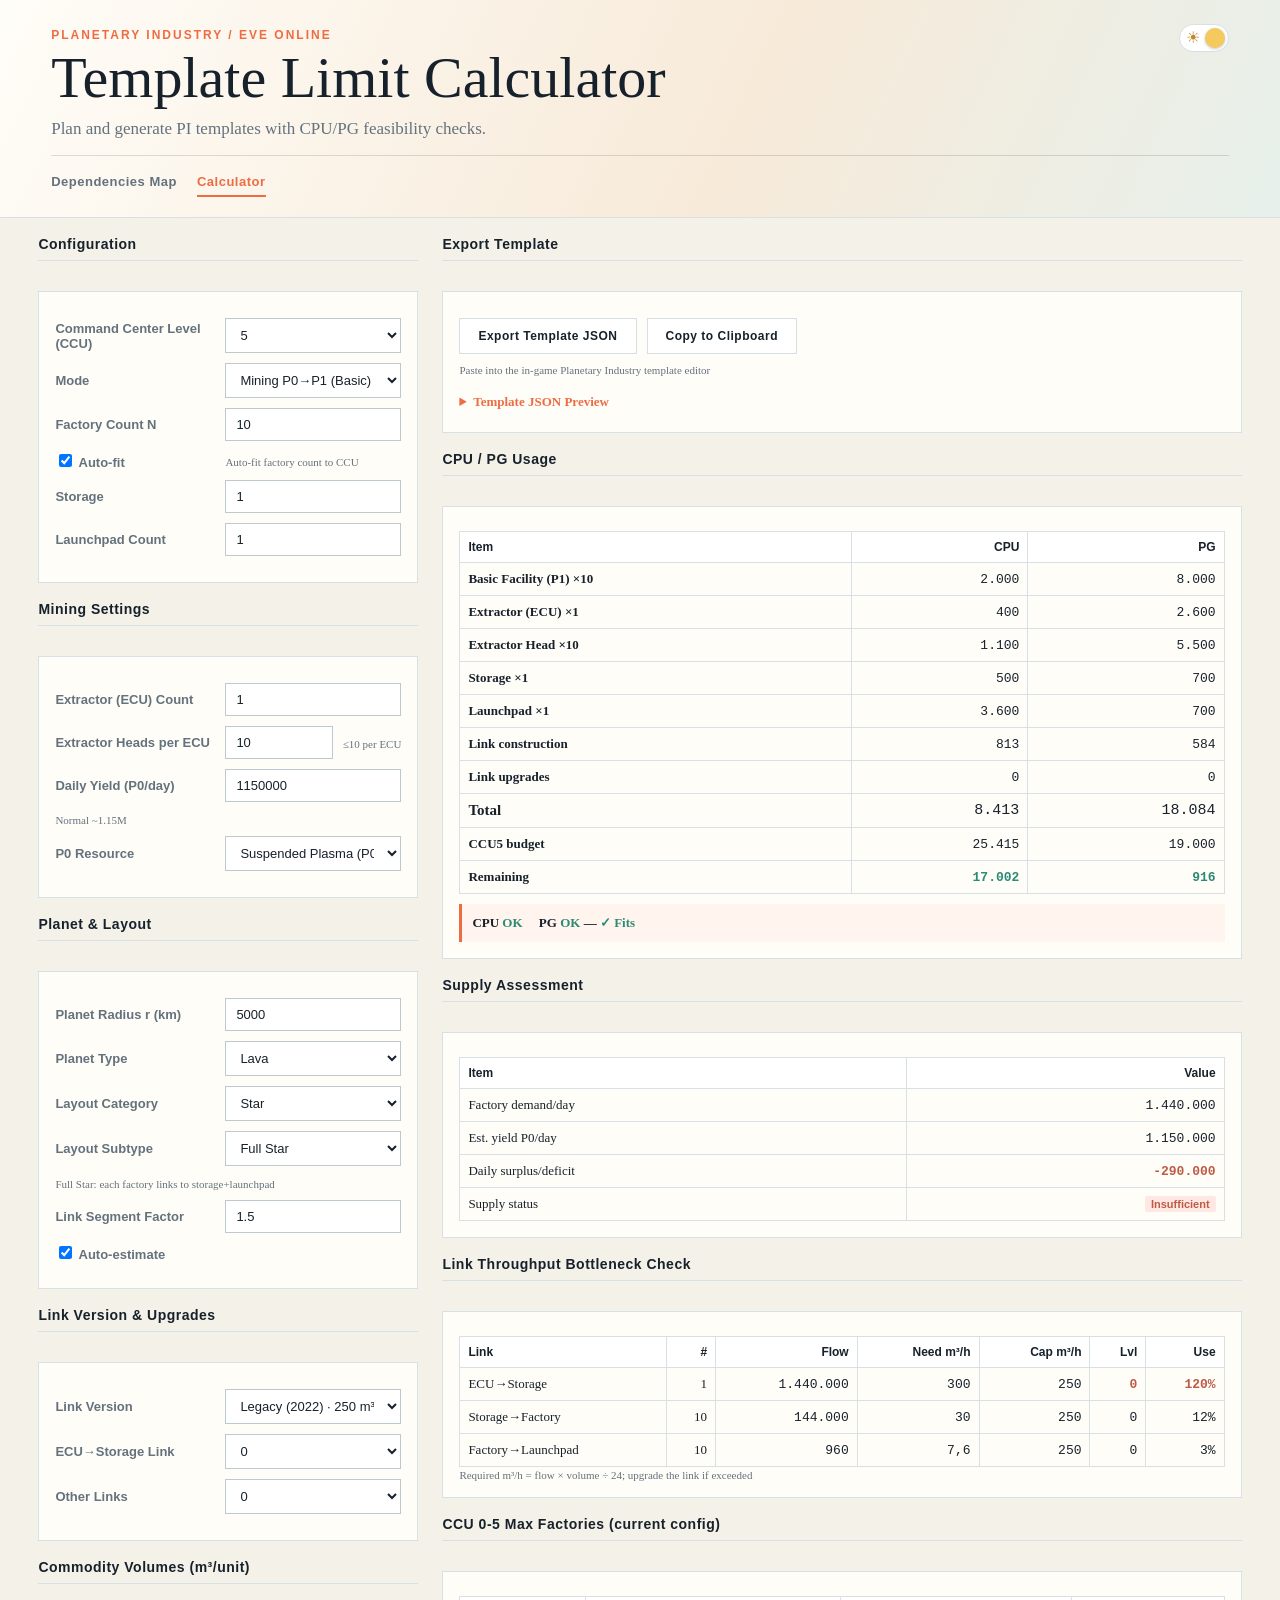
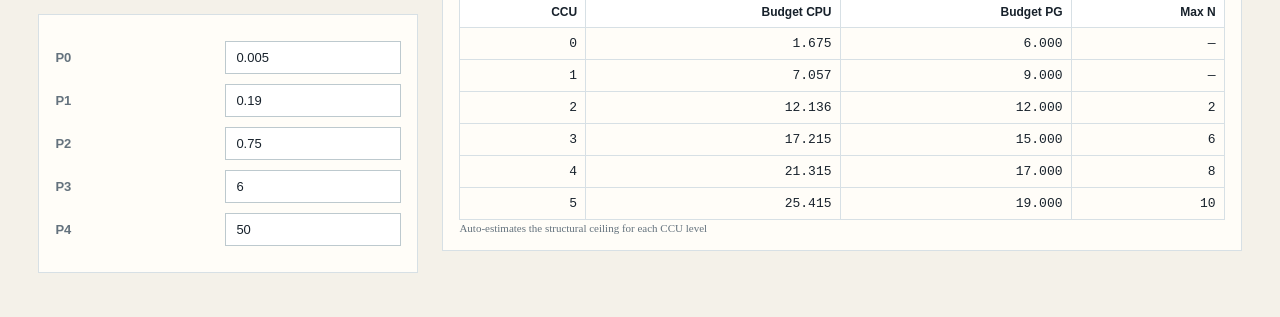
==== frontend/calculator.html @ ac5d6c27 "feat: integrate calculator into main frontend - Create frontend/calculator.html as new modular page " ====
<!doctype html>
<html lang="it">
<head>
  <meta charset="utf-8">
  <meta name="viewport" content="width=device-width, initial-scale=1">
  <title>EVE PI Calculator</title>
  <link rel="stylesheet" href="css/styles.css">
  <link rel="stylesheet" href="css/calculator.css">
</head>
<body>
  <header>
    <label class="theme-switch" for="themeToggle" title="Toggle dark mode" aria-label="Toggle dark mode">
      <input id="themeToggle" type="checkbox">
      <span class="theme-track" aria-hidden="true"></span>
    </label>
    <p class="eyebrow">Planetary Industry / EVE Online</p>
    <h1>Template Limit Calculator</h1>
    <p class="subtitle">Plan and generate PI templates with CPU/PG feasibility checks.</p>
    <nav class="navbar">
      <a href="index.html" class="nav-link">Dependencies Map</a>
      <a href="calculator.html" class="nav-link active">Calculator</a>
    </nav>
  </header>
  <main>
    <div class="calc-grid">
      <!-- ============ Config ============ -->
      <div class="calc-sidebar">
        <h2>Configuration</h2>
        <div class="panel">
          <div class="row">
            <label>Command Center Level (CCU)</label>
            <select id="ccu">
              <option value="0">0</option><option value="1">1</option><option value="2">2</option>
              <option value="3">3</option><option value="4">4</option><option value="5" selected>5</option>
            </select>
          </div>
          <div class="row">
            <label>Mode</label>
            <select id="mode">
              <option value="mining" selected>Mining P0→P1 (Basic)</option>
              <option value="factory">Factory (P1/P2/P3/P4)</option>
            </select>
          </div>
          <div class="row" id="tierRow">
            <label>Processing Tier</label>
            <select id="tier">
              <option value="P1P2" selected>P1→P2 (Advanced)</option>
              <option value="P2P3">P2→P3 (Advanced)</option>
              <option value="P3P4">P3→P4 (High-Tech)</option>
            </select>
          </div>
          <div class="row" id="prodRow" style="display:none;">
            <label>Target Product</label>
            <select id="factoryProd"></select>
          </div>
          <div class="row">
            <label>Factory Count N</label>
            <input type="number" id="nFact" value="8" min="0" max="40" step="1">
          </div>
          <div class="row">
            <label><input type="checkbox" id="nAuto" checked style="flex:0; width:auto; min-width:0;"> Auto-fit</label>
            <div class="hint">Auto-fit factory count to CCU</div>
          </div>
          <div class="row">
            <label>Storage</label>
            <input type="number" id="nStor" value="1" min="0" max="20" step="1">
          </div>
          <div class="row">
            <label>Launchpad Count</label>
            <input type="number" id="nLpad" value="1" min="1" max="10" step="1">
          </div>
        </div>

        <h2 id="miningHead">Mining Settings</h2>
        <div class="panel" id="miningPanel">
          <div class="row">
            <label>Extractor (ECU) Count</label>
            <input type="number" id="nEcu" value="1" min="1" max="6" step="1">
          </div>
          <div class="row">
            <label>Extractor Heads per ECU</label>
            <input type="number" id="nHead" value="10" min="0" max="10" step="1">
            <div class="hint">≤10 per ECU</div>
          </div>
          <div class="row">
            <label>Daily Yield (P0/day)</label>
            <input type="number" id="yield" value="1150000" min="0" step="10000">
            <div class="hint">Normal ~1.15M</div>
          </div>
          <div class="row">
            <label>P0 Resource</label>
            <select id="miningRes"></select>
          </div>
        </div>

        <h2>Planet &amp; Layout</h2>
        <div class="panel">
          <div class="row">
            <label>Planet Radius r (km)</label>
            <input type="number" id="radius" value="5000" min="2500" step="100">
          </div>
          <div class="row">
            <label>Planet Type</label>
            <select id="pln">
              <option value="11">Temperate</option>
              <option value="12">Ice</option>
              <option value="13">Gas</option>
              <option value="2014">Oceanic</option>
              <option value="2015" selected>Lava</option>
              <option value="2016">Barren</option>
              <option value="2017">Storm</option>
              <option value="2063">Plasma</option>
            </select>
          </div>
          <div class="row">
            <label>Layout Category</label>
            <select id="layout">
              <option value="star" selected>Star</option>
              <option value="chain">Chain</option>
            </select>
          </div>
          <div class="row">
            <label>Layout Subtype</label>
            <select id="layoutSub"></select>
            <div class="hint" id="layoutHint">Full Star: each factory links to storage+launchpad</div>
          </div>
          <div class="row">
            <label>Link Segment Factor</label>
            <input type="number" id="seg" value="1.5" min="0.5" step="0.1">
          </div>
          <div class="row">
            <label><input type="checkbox" id="segAuto" checked style="flex:0; width:auto; min-width:0;"> Auto-estimate</label>
          </div>
        </div>

        <h2>Link Version &amp; Upgrades</h2>
        <div class="panel">
          <div class="row">
            <label>Link Version</label>
            <select id="linkVer">
              <option value="old" selected>Legacy (2022) · 250 m³/h</option>
              <option value="new">New (2026) · 1,250 m³/h</option>
            </select>
          </div>
          <div class="row" id="mapRow">
            <label>Mapping Mode</label>
            <select id="mapMode">
              <option value="floor" selected>Floor</option>
              <option value="ceil">Ceil</option>
            </select>
          </div>
          <div class="row">
            <label>ECU→Storage Link</label>
            <select id="upgEcu"><option value="0" selected>0</option></select>
          </div>
          <div class="row" id="trunkRow">
            <label>Hub/Trunk Link</label>
            <select id="upgTrunk"><option value="0" selected>0</option></select>
          </div>
          <div class="row">
            <label>Other Links</label>
            <select id="upgOther"><option value="0" selected>0</option></select>
          </div>
        </div>

        <h2>Commodity Volumes (m³/unit)</h2>
        <div class="panel">
          <div class="row"><label>P0</label><input type="number" id="vP0" value="0.005" min="0.001" step="0.001"></div>
          <div class="row"><label>P1</label><input type="number" id="vP1" value="0.19" min="0.05" step="0.01"></div>
          <div class="row"><label>P2</label><input type="number" id="vP2" value="0.75" min="0.1" step="0.05"></div>
          <div class="row"><label>P3</label><input type="number" id="vP3" value="6" min="1" step="0.5"></div>
          <div class="row"><label>P4</label><input type="number" id="vP4" value="50" min="5" step="5"></div>
        </div>
      </div>

      <!-- ============ Results ============ -->
      <div class="calc-results">
        <h2>Export Template</h2>
        <div class="panel">
          <div class="row">
            <button id="btnExport" class="btn-primary">Export Template JSON</button>
            <button id="btnCopy" class="btn-secondary">Copy to Clipboard</button>
          </div>
          <div class="hint">Paste into the in-game Planetary Industry template editor</div>
          <details>
            <summary>Template JSON Preview</summary>
            <pre id="resExport"></pre>
          </details>
        </div>

        <h2>CPU / PG Usage</h2>
        <div class="panel">
          <table id="resSummary" class="summary"></table>
          <div id="resStatus"></div>
        </div>

        <h2 id="resSupplyHead">Supply Assessment</h2>
        <div class="panel" id="resSupply"></div>

        <h2 id="resFactoryHead">Factory Daily Throughput</h2>
        <div class="panel" id="resFactory"></div>

        <h2>Link Throughput Bottleneck Check</h2>
        <div class="panel">
          <table id="resLinks"></table>
          <div class="hint">Required m³/h = flow × volume ÷ 24; upgrade the link if exceeded</div>
        </div>

        <h2>CCU 0-5 Max Factories (current config)</h2>
        <div class="panel">
          <table id="resMaxN"></table>
          <div class="hint">Auto-estimates the structural ceiling for each CCU level</div>
        </div>
      </div>
    </div>
  </main>
  <script src="js/calculator.js"></script>
</body>
</html>
---- frontend/css/styles.css ----
:root {
  --ink: #17212b;
  --muted: #64727d;
  --line: #d7e0e5;
  --paper: #f4f1e9;
  --panel: #fffdf8;
  --p0: #60727d;
  --p1: #2d8a75;
  --p2: #c38a2d;
  --p3: #bd5b45;
  --p4: #6e4b87;
  --accent: #ef6c42;
  --control: #fff;
  --planet: #fff;
}

body:has(#themeToggle:checked) {
  --ink: #edf2f0;
  --muted: #d2e0df;
  --line: #35474d;
  --paper: #080e11;
  --panel: #121c20;
  --control: #1b292f;
  --planet: #1b292f;
  --accent: #f28a5c;
}

* { box-sizing: border-box; }
body { margin: 0; color: var(--ink); background: var(--paper); font-family: Georgia, 'Times New Roman', serif; }
header { position: relative; padding: 28px clamp(18px, 4vw, 58px) 20px; border-bottom: 1px solid var(--line); background: linear-gradient(115deg, #fffdf8 0%, #f7ead9 58%, #e7f0eb 100%); }
body:has(#themeToggle:checked) header { background: linear-gradient(115deg, #172329 0%, #29352d 58%, #332a27 100%); }
body:has(#themeToggle:checked) .canvas { background: rgba(8, 14, 17, .94); }
.eyebrow { margin: 0 0 8px; color: var(--accent); font: 700 12px/1.2 'Trebuchet MS', sans-serif; letter-spacing: 2px; text-transform: uppercase; }
h1 { margin: 0; font-size: clamp(30px, 5vw, 58px); line-height: .98; font-weight: 500; }
.eyebrow, header h1, header .subtitle { padding-right: 72px; }
.subtitle { max-width: 720px; margin: 12px 0 0; color: var(--muted); font-size: 17px; }
main { padding: 18px clamp(12px, 3vw, 42px) 44px; }
.toolbar { display: flex; flex-wrap: wrap; gap: 10px; align-items: center; margin-bottom: 14px; padding: 12px; background: var(--panel); border: 1px solid var(--line); }
input { min-width: 220px; flex: 1; padding: 10px 12px; border: 1px solid #bdc9ce; background: var(--control); color: var(--ink); font: 15px 'Trebuchet MS', sans-serif; }
.theme-switch { position: absolute; top: 24px; right: clamp(18px, 4vw, 58px); display: block; width: 50px; height: 28px; cursor: pointer; }
.theme-switch input { position: absolute; width: 1px; height: 1px; opacity: 0; }
.theme-track { position: relative; display: block; width: 50px; height: 28px; border: 1px solid var(--line); border-radius: 20px; background: #fff; transition: background .2s, border-color .2s; }
.theme-track::before { content: '\2600'; position: absolute; top: 4px; left: 6px; color: #c38a2d; font: 16px/18px 'Trebuchet MS', sans-serif; }
.theme-track::after { content: ''; position: absolute; top: 3px; left: 25px; width: 20px; height: 20px; border-radius: 50%; background: #f4c95d; box-shadow: 0 1px 3px rgba(23,33,43,.25); transition: transform .2s, background .2s; }
.theme-switch input:focus-visible + .theme-track { outline: 2px solid var(--accent); outline-offset: 3px; }
body:has(#themeToggle:checked) .theme-track { background: #172329; }
body:has(#themeToggle:checked) .theme-track::before { content: '\263E'; left: 29px; color: #dce8e8; }
body:has(#themeToggle:checked) .theme-track::after { transform: translateX(-20px); background: #dce8e8; }
.toolbar label { color: var(--muted); font: 700 12px 'Trebuchet MS', sans-serif; letter-spacing: .5px; }
.toolbar select { min-width: 220px; padding: 9px 30px 9px 12px; border: 1px solid #bdc9ce; border-radius: 0; background: var(--control); color: var(--ink); font: 700 12px 'Trebuchet MS', sans-serif; cursor: pointer; }
.toolbar select:hover, .toolbar select:focus { border-color: var(--accent); outline: none; background: #fff1e9; }
body:has(#themeToggle:checked) .toolbar select:hover, body:has(#themeToggle:checked) .toolbar select:focus { background: #3a302b; }
button { padding: 9px 13px; border: 1px solid var(--line); background: var(--control); color: var(--ink); cursor: pointer; font: 700 12px 'Trebuchet MS', sans-serif; letter-spacing: .5px; }
button:hover, button.active { border-color: var(--accent); background: #fff1e9; }
body:has(#themeToggle:checked) button:hover, body:has(#themeToggle:checked) button.active { background: #3a302b; }
.legend { display: flex; flex-wrap: wrap; gap: 7px; margin-left: auto; }
.legend span { padding: 5px 8px; color: #fff; font: 700 11px 'Trebuchet MS', sans-serif; }
.legend .p0 { background: var(--p0); } .legend .p1 { background: var(--p1); } .legend .p2 { background: var(--p2); } .legend .p3 { background: var(--p3); } .legend .p4 { background: var(--p4); }
.meta { min-height: 23px; margin: 0 2px 9px; color: var(--muted); font: 12px 'Trebuchet MS', sans-serif; }
.canvas { overflow: auto; border: 1px solid var(--line); background: rgba(255,253,248,.78); }
svg { display: block; min-width: 1410px; }
.tier-label { fill: var(--muted); font: 700 13px 'Trebuchet MS', sans-serif; letter-spacing: 1px; text-transform: uppercase; }
body:has(#themeToggle:checked) .tier-label { fill: #f3faf8; }
.edge { fill: none; stroke: #aebbc0; stroke-width: 1.2; opacity: .62; transition: opacity .2s, stroke .2s, stroke-width .2s; }
.edge.active { stroke: var(--accent); stroke-width: 2.8; opacity: 1; }
.node { cursor: pointer; transition: opacity .2s; }
.node rect { stroke: rgba(23,33,43,.18); stroke-width: 1; }
.node text { fill: #fff; font: 700 12px 'Trebuchet MS', sans-serif; pointer-events: none; }
.node .tier { opacity: .75; font-size: 10px; letter-spacing: 1px; }
.node.dimmed, .edge.dimmed { opacity: .12; }
.node.match rect { stroke: #17212b; stroke-width: 3; }
.node.selected rect { stroke: #17212b; stroke-width: 4; }
.planet-node, .planet-edge { opacity: 0; pointer-events: none; transition: opacity .2s; }
.planet-node.visible, .planet-edge.visible { opacity: 1; }
.planet-node rect { fill: var(--planet); stroke: var(--p0); stroke-width: 1.5; }
.planet-node text { fill: var(--p0); font: 700 11px 'Trebuchet MS', sans-serif; pointer-events: none; }
.planet-edge { fill: none; stroke: var(--p0); stroke-width: 1.5; stroke-dasharray: 4 3; }
.node[data-tier="P0"] rect { fill: var(--p0); } .node[data-tier="P1"] rect { fill: var(--p1); } .node[data-tier="P2"] rect { fill: var(--p2); } .node[data-tier="P3"] rect { fill: var(--p3); } .node[data-tier="P4"] rect { fill: var(--p4); }
.note { margin-top: 12px; color: var(--muted); font: 12px/1.5 'Trebuchet MS', sans-serif; }
.context-menu { position: fixed; z-index: 10; display: none; min-width: 280px; max-width: min(390px, calc(100vw - 24px)); padding: 8px; border: 1px solid var(--line); background: var(--panel); box-shadow: 5px 6px 0 rgba(23,33,43,.12); }
.context-menu.visible { display: block; }
.context-title { margin: 3px 6px 7px; color: var(--muted); font: 700 11px 'Trebuchet MS', sans-serif; letter-spacing: 1px; text-transform: uppercase; }
.context-menu button { display: block; width: 100%; margin: 3px 0; text-align: left; overflow: hidden; text-overflow: ellipsis; white-space: nowrap; }
.context-menu .local { margin-top: 8px; border-top: 1px solid var(--line); padding-top: 8px; }
@media (max-width: 700px) { header { padding-top: 22px; } .subtitle { font-size: 15px; } .legend { width: 100%; margin-left: 0; } }
---- frontend/css/calculator.css ----
/* Calculator-specific styles */

/* Navigation bar in header */
.navbar {
  display: flex;
  gap: 20px;
  margin-top: 16px;
  padding-top: 12px;
  border-top: 1px solid rgba(23, 33, 43, 0.15);
}

body:has(#themeToggle:checked) .navbar {
  border-top-color: rgba(220, 232, 232, 0.15);
}

.nav-link {
  color: var(--muted);
  text-decoration: none;
  font: 700 13px 'Trebuchet MS', sans-serif;
  letter-spacing: 0.5px;
  padding: 6px 0;
  border-bottom: 2px solid transparent;
  transition: color 0.2s, border-color 0.2s;
}

.nav-link:hover {
  color: var(--ink);
  border-bottom-color: var(--accent);
}

.nav-link.active {
  color: var(--accent);
  border-bottom-color: var(--accent);
}

/* Calculator grid layout */
.calc-grid {
  display: grid;
  grid-template-columns: 380px 1fr;
  gap: 24px;
  align-items: start;
}

@media (max-width: 900px) {
  .calc-grid {
    grid-template-columns: 1fr;
  }
}

.calc-sidebar {
  display: flex;
  flex-direction: column;
  gap: 18px;
}

.calc-results {
  display: flex;
  flex-direction: column;
  gap: 18px;
}

/* Panel styling */
.panel {
  background: var(--panel);
  border: 1px solid var(--line);
  padding: 16px;
  border-radius: 0;
}

/* Row styling for form fields */
.row {
  display: flex;
  align-items: center;
  gap: 10px;
  margin: 10px 0;
  flex-wrap: wrap;
}

.row label {
  width: 160px;
  font-size: 13px;
  color: var(--muted);
  font-weight: 700;
  font: 700 13px 'Trebuchet MS', sans-serif;
}

.row input[type="number"],
.row input[type="search"],
.row select {
  flex: 1;
  min-width: 100px;
  padding: 8px 10px;
  border: 1px solid #bdc9ce;
  background: var(--control);
  color: var(--ink);
  font: 13px 'Trebuchet MS', sans-serif;
  border-radius: 0;
}

.row input[type="number"]:focus,
.row input[type="search"]:focus,
.row select:focus {
  outline: none;
  border-color: var(--accent);
  background: #fff1e9;
}

body:has(#themeToggle:checked) .row input[type="number"]:focus,
body:has(#themeToggle:checked) .row input[type="search"]:focus,
body:has(#themeToggle:checked) .row select:focus {
  background: #3a302b;
}

.row input[type="checkbox"] {
  flex: 0;
  width: auto;
  min-width: 0;
  cursor: pointer;
}

.hint {
  font-size: 11px;
  color: var(--muted);
  margin: 2px 0 0;
  grid-column: 1 / -1;
}

/* Headings in sidebar */
h2 {
  font-size: 16px;
  color: var(--ink);
  border-bottom: 1px solid var(--line);
  padding-bottom: 8px;
  margin: 0 0 12px;
  font: 700 14px 'Trebuchet MS', sans-serif;
  letter-spacing: 0.5px;
}

/* Button styles */
.btn-primary,
.btn-secondary {
  padding: 10px 18px;
  border: 1px solid var(--line);
  background: var(--control);
  color: var(--ink);
  cursor: pointer;
  font: 700 12px 'Trebuchet MS', sans-serif;
  letter-spacing: 0.5px;
  transition: background 0.2s, border-color 0.2s;
}

.btn-primary:hover,
.btn-secondary:hover {
  border-color: var(--accent);
  background: #fff1e9;
}

body:has(#themeToggle:checked) .btn-primary:hover,
body:has(#themeToggle:checked) .btn-secondary:hover {
  background: #3a302b;
}

.btn-primary {
  font-weight: 700;
  min-width: 160px;
}

.btn-secondary {
  min-width: 140px;
}

/* Summary table */
table {
  width: 100%;
  border-collapse: collapse;
  font-size: 13px;
  margin-top: 8px;
}

th,
td {
  border: 1px solid var(--line);
  padding: 8px;
  text-align: right;
}

th {
  background: var(--control);
  font-weight: 700;
  font: 700 12px 'Trebuchet MS', sans-serif;
}

td.l,
th.l {
  text-align: left;
}

table.summary td:first-child {
  text-align: left;
  font-weight: 700;
}

/* Status indicators */
.ok {
  color: #2d8a75;
  font-weight: 700;
}

.warn {
  color: #c38a2d;
  font-weight: 700;
}

.bad {
  color: #bd5b45;
  font-weight: 700;
}

.mono {
  font-variant-numeric: tabular-nums;
  font-family: 'Courier New', monospace;
}

.big {
  font-size: 15px;
}

/* Status tags */
.tag {
  display: inline-block;
  padding: 2px 6px;
  border-radius: 2px;
  font-size: 11px;
  font-weight: 700;
  font: 700 11px 'Trebuchet MS', sans-serif;
}

.tag-ok {
  background: #d4f1eb;
  color: #2d8a75;
}

.tag-warn {
  background: #fff8e8;
  color: #c38a2d;
}

.tag-bad {
  background: #ffe8e4;
  color: #bd5b45;
}

body:has(#themeToggle:checked) .tag-ok {
  background: rgba(45, 138, 117, 0.2);
}

body:has(#themeToggle:checked) .tag-warn {
  background: rgba(195, 138, 45, 0.2);
}

body:has(#themeToggle:checked) .tag-bad {
  background: rgba(189, 91, 69, 0.2);
}

/* Details/Summary */
details {
  margin-top: 12px;
}

details summary {
  cursor: pointer;
  font-size: 13px;
  color: var(--accent);
  font-weight: 700;
  padding: 6px 0;
  transition: color 0.2s;
}

details summary:hover {
  color: var(--ink);
}

details > * + * {
  margin-top: 8px;
}

/* JSON Preview */
#resExport {
  font-size: 11px;
  max-height: 300px;
  overflow: auto;
  white-space: pre-wrap;
  word-break: break-word;
  margin: 8px 0;
  padding: 10px;
  background: var(--paper);
  border: 1px solid var(--line);
  border-radius: 0;
  font-family: 'Courier New', monospace;
  color: var(--ink);
}

/* Status div */
#resStatus {
  margin-top: 10px;
  padding: 10px;
  border-left: 3px solid var(--accent);
  background: rgba(239, 108, 66, 0.05);
  font-size: 13px;
  font-weight: 700;
}

body:has(#themeToggle:checked) #resStatus {
  background: rgba(239, 108, 66, 0.15);
}

/* Responsive adjustments */
@media (max-width: 768px) {
  .row label {
    width: 100%;
  }

  .row input[type="number"],
  .row input[type="search"],
  .row select {
    width: 100%;
  }

  .calc-grid {
    gap: 16px;
  }

  h2 {
    font-size: 14px;
    margin: 16px 0 10px;
  }
}

/* Theme colors for inputs */
body:has(#themeToggle:checked) .row input[type="number"],
body:has(#themeToggle:checked) .row input[type="search"],
body:has(#themeToggle:checked) .row select {
  background: var(--control);
  border-color: var(--line);
}

body:has(#themeToggle:checked) th {
  background: var(--control);
  border-color: var(--line);
}

body:has(#themeToggle:checked) td,
body:has(#themeToggle:checked) th {
  border-color: var(--line);
}

body:has(#themeToggle:checked) #resExport {
  background: var(--panel);
}

/* Utility classes */
.sr-only {
  position: absolute;
  width: 1px;
  height: 1px;
  padding: 0;
  margin: -1px;
  overflow: hidden;
  clip: rect(0, 0, 0, 0);
  white-space: nowrap;
  border-width: 0;
}
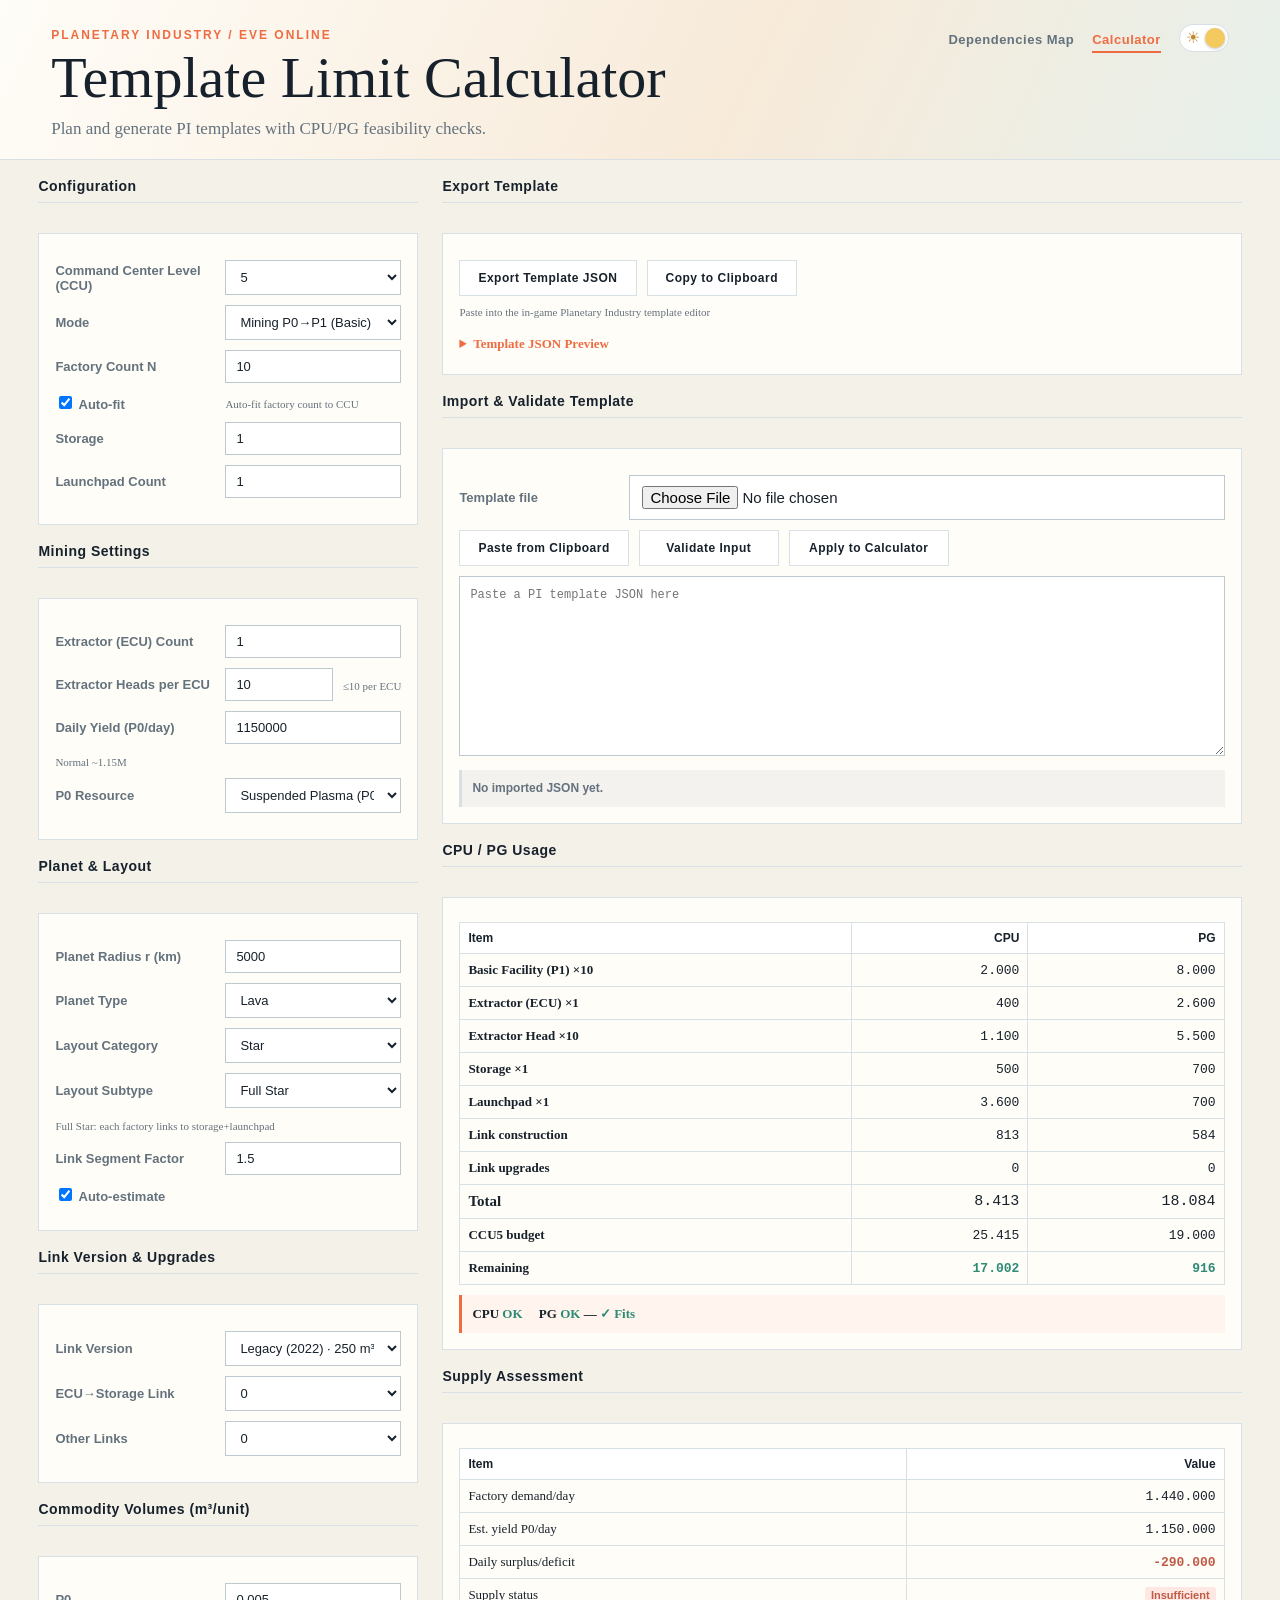
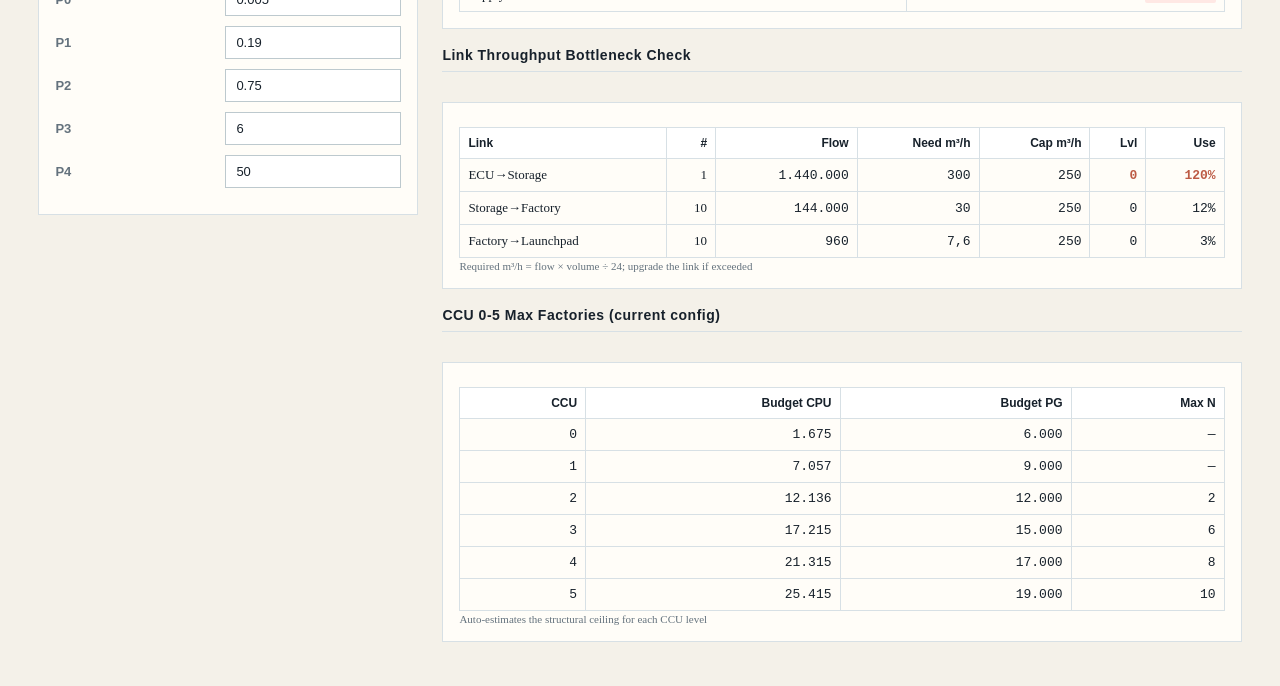
==== commit 68325a86: "feat: persist calculator state and import templates" ====
--- a/frontend/calculator.html
+++ b/frontend/calculator.html
@@ -13,13 +13,13 @@
       <input id="themeToggle" type="checkbox">
       <span class="theme-track" aria-hidden="true"></span>
     </label>
-    <p class="eyebrow">Planetary Industry / EVE Online</p>
-    <h1>Template Limit Calculator</h1>
-    <p class="subtitle">Plan and generate PI templates with CPU/PG feasibility checks.</p>
     <nav class="navbar">
       <a href="index.html" class="nav-link">Dependencies Map</a>
       <a href="calculator.html" class="nav-link active">Calculator</a>
     </nav>
+    <p class="eyebrow">Planetary Industry / EVE Online</p>
+    <h1>Template Limit Calculator</h1>
+    <p class="subtitle">Plan and generate PI templates with CPU/PG feasibility checks.</p>
   </header>
   <main>
     <div class="calc-grid">
@@ -188,6 +188,21 @@
           </details>
         </div>
 
+        <h2>Import &amp; Validate Template</h2>
+        <div class="panel">
+          <div class="row">
+            <label for="jsonFile">Template file</label>
+            <input id="jsonFile" type="file" accept=".json,application/json">
+          </div>
+          <div class="row">
+            <button id="btnPaste" class="btn-secondary">Paste from Clipboard</button>
+            <button id="btnValidate" class="btn-secondary">Validate Input</button>
+            <button id="btnApplyImport" class="btn-primary">Apply to Calculator</button>
+          </div>
+          <textarea id="jsonInput" class="json-input" placeholder="Paste a PI template JSON here" spellcheck="false"></textarea>
+          <div id="jsonStatus" class="validation-status">No imported JSON yet.</div>
+        </div>
+
         <h2>CPU / PG Usage</h2>
         <div class="panel">
           <table id="resSummary" class="summary"></table>
--- a/frontend/css/styles.css
+++ b/frontend/css/styles.css
@@ -34,6 +34,10 @@
 h1 { margin: 0; font-size: clamp(30px, 5vw, 58px); line-height: .98; font-weight: 500; }
 .eyebrow, header h1, header .subtitle { padding-right: 72px; }
 .subtitle { max-width: 720px; margin: 12px 0 0; color: var(--muted); font-size: 17px; }
+.navbar { position: absolute; top: 28px; right: calc(clamp(18px, 4vw, 58px) + 68px); display: flex; flex-wrap: wrap; gap: 18px; align-items: center; }
+.nav-link { color: var(--muted); text-decoration: none; font: 700 13px 'Trebuchet MS', sans-serif; letter-spacing: .5px; padding: 4px 0; border-bottom: 2px solid transparent; transition: color .2s, border-color .2s; }
+.nav-link:hover { color: var(--ink); border-bottom-color: var(--accent); }
+.nav-link.active { color: var(--accent); border-bottom-color: var(--accent); }
 main { padding: 18px clamp(12px, 3vw, 42px) 44px; }
 .toolbar { display: flex; flex-wrap: wrap; gap: 10px; align-items: center; margin-bottom: 14px; padding: 12px; background: var(--panel); border: 1px solid var(--line); }
 input { min-width: 220px; flex: 1; padding: 10px 12px; border: 1px solid #bdc9ce; background: var(--control); color: var(--ink); font: 15px 'Trebuchet MS', sans-serif; }
@@ -82,4 +86,4 @@
 .context-title { margin: 3px 6px 7px; color: var(--muted); font: 700 11px 'Trebuchet MS', sans-serif; letter-spacing: 1px; text-transform: uppercase; }
 .context-menu button { display: block; width: 100%; margin: 3px 0; text-align: left; overflow: hidden; text-overflow: ellipsis; white-space: nowrap; }
 .context-menu .local { margin-top: 8px; border-top: 1px solid var(--line); padding-top: 8px; }
-@media (max-width: 700px) { header { padding-top: 22px; } .subtitle { font-size: 15px; } .legend { width: 100%; margin-left: 0; } }
+@media (max-width: 700px) { header { padding-top: 64px; } .navbar { top: 24px; left: clamp(18px, 4vw, 58px); right: 84px; gap: 14px; } .subtitle { font-size: 15px; } .legend { width: 100%; margin-left: 0; } }
--- a/frontend/css/calculator.css
+++ b/frontend/css/calculator.css
@@ -1,37 +1,4 @@
 /* Calculator-specific styles */
-
-/* Navigation bar in header */
-.navbar {
-  display: flex;
-  gap: 20px;
-  margin-top: 16px;
-  padding-top: 12px;
-  border-top: 1px solid rgba(23, 33, 43, 0.15);
-}
-
-body:has(#themeToggle:checked) .navbar {
-  border-top-color: rgba(220, 232, 232, 0.15);
-}
-
-.nav-link {
-  color: var(--muted);
-  text-decoration: none;
-  font: 700 13px 'Trebuchet MS', sans-serif;
-  letter-spacing: 0.5px;
-  padding: 6px 0;
-  border-bottom: 2px solid transparent;
-  transition: color 0.2s, border-color 0.2s;
-}
-
-.nav-link:hover {
-  color: var(--ink);
-  border-bottom-color: var(--accent);
-}
-
-.nav-link.active {
-  color: var(--accent);
-  border-bottom-color: var(--accent);
-}
 
 /* Calculator grid layout */
 .calc-grid {
@@ -300,6 +267,53 @@
   color: var(--ink);
 }
 
+.json-input {
+  width: 100%;
+  min-height: 180px;
+  resize: vertical;
+  padding: 10px;
+  border: 1px solid #bdc9ce;
+  background: var(--control);
+  color: var(--ink);
+  font: 12px/1.45 'Courier New', monospace;
+}
+
+.json-input:focus {
+  outline: none;
+  border-color: var(--accent);
+  background: #fff1e9;
+}
+
+body:has(#themeToggle:checked) .json-input {
+  border-color: var(--line);
+  background: var(--control);
+}
+
+body:has(#themeToggle:checked) .json-input:focus {
+  background: #3a302b;
+}
+
+.validation-status {
+  margin-top: 10px;
+  padding: 10px;
+  border-left: 3px solid var(--line);
+  background: rgba(100, 114, 125, 0.08);
+  color: var(--muted);
+  font: 700 12px/1.4 'Trebuchet MS', sans-serif;
+}
+
+.validation-status.ok {
+  border-left-color: #2d8a75;
+  color: #2d8a75;
+  background: rgba(45, 138, 117, 0.1);
+}
+
+.validation-status.bad {
+  border-left-color: #bd5b45;
+  color: #bd5b45;
+  background: rgba(189, 91, 69, 0.1);
+}
+
 /* Status div */
 #resStatus {
   margin-top: 10px;
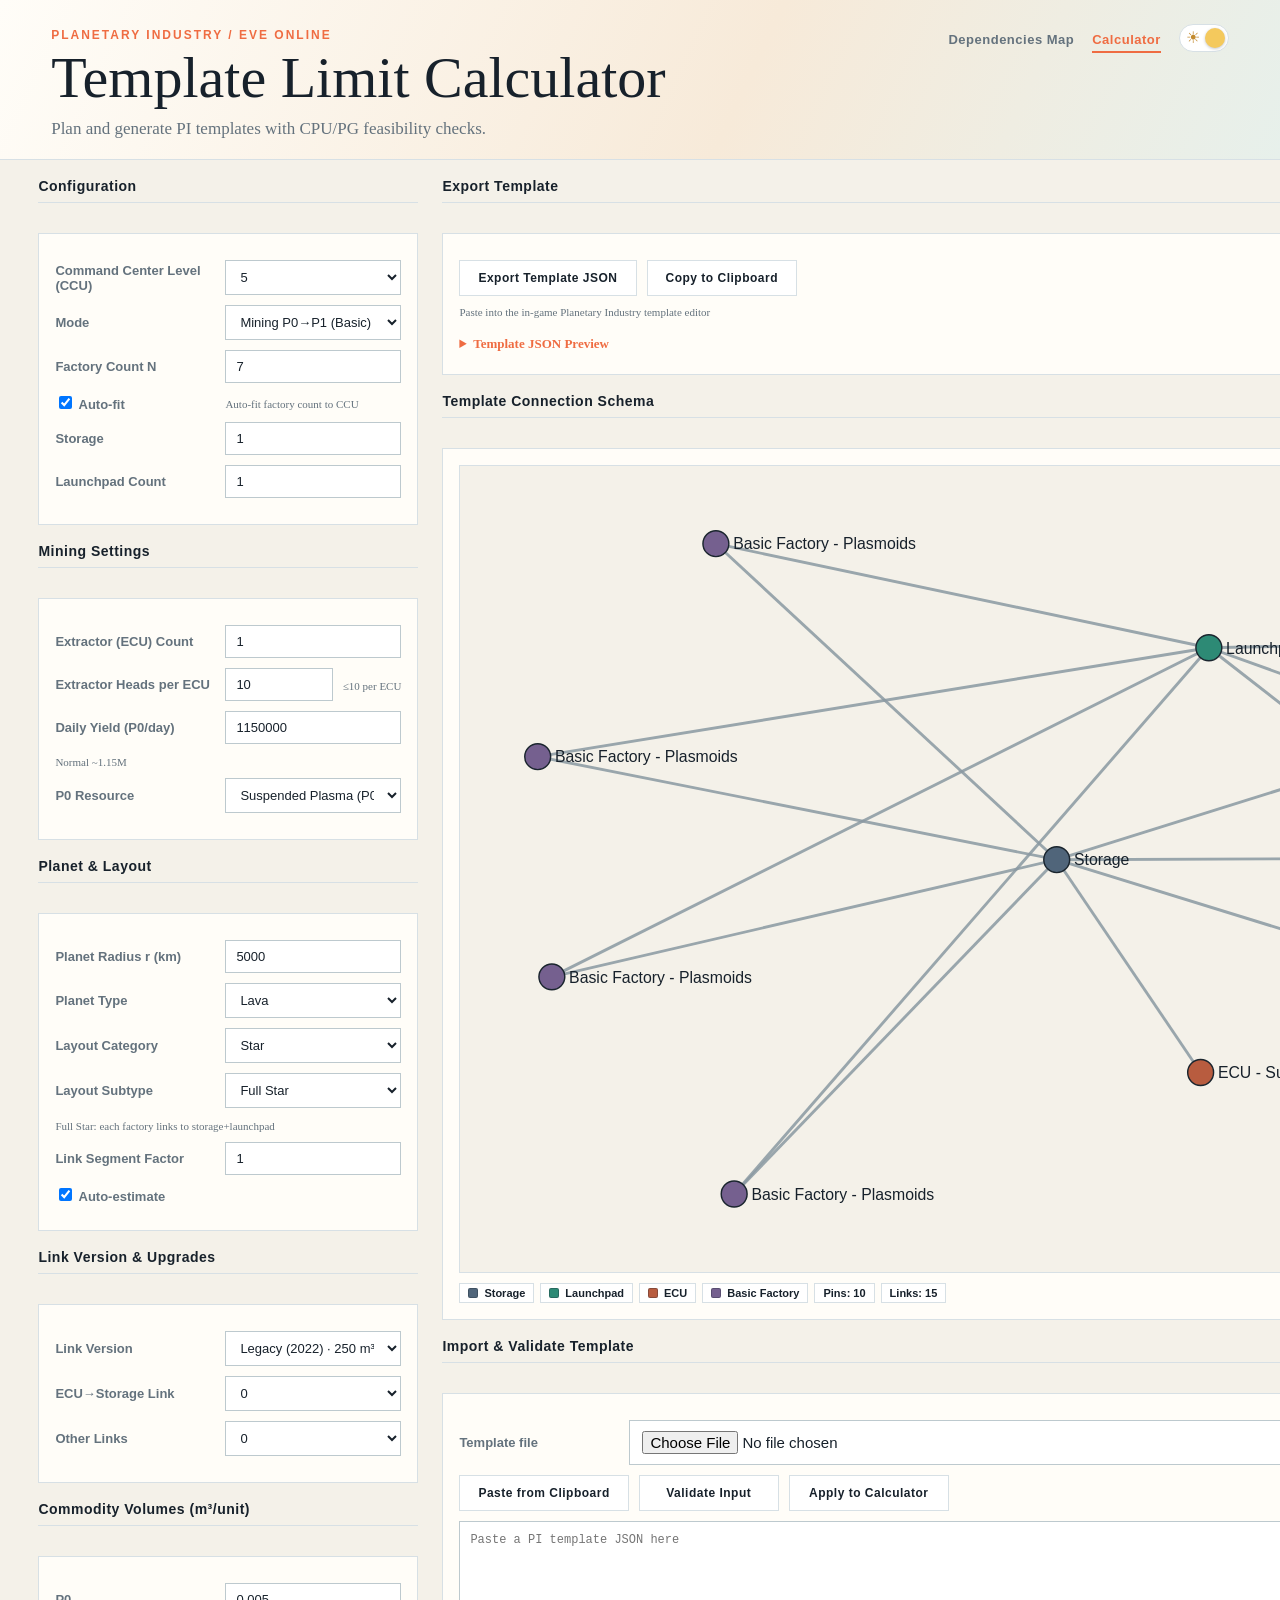
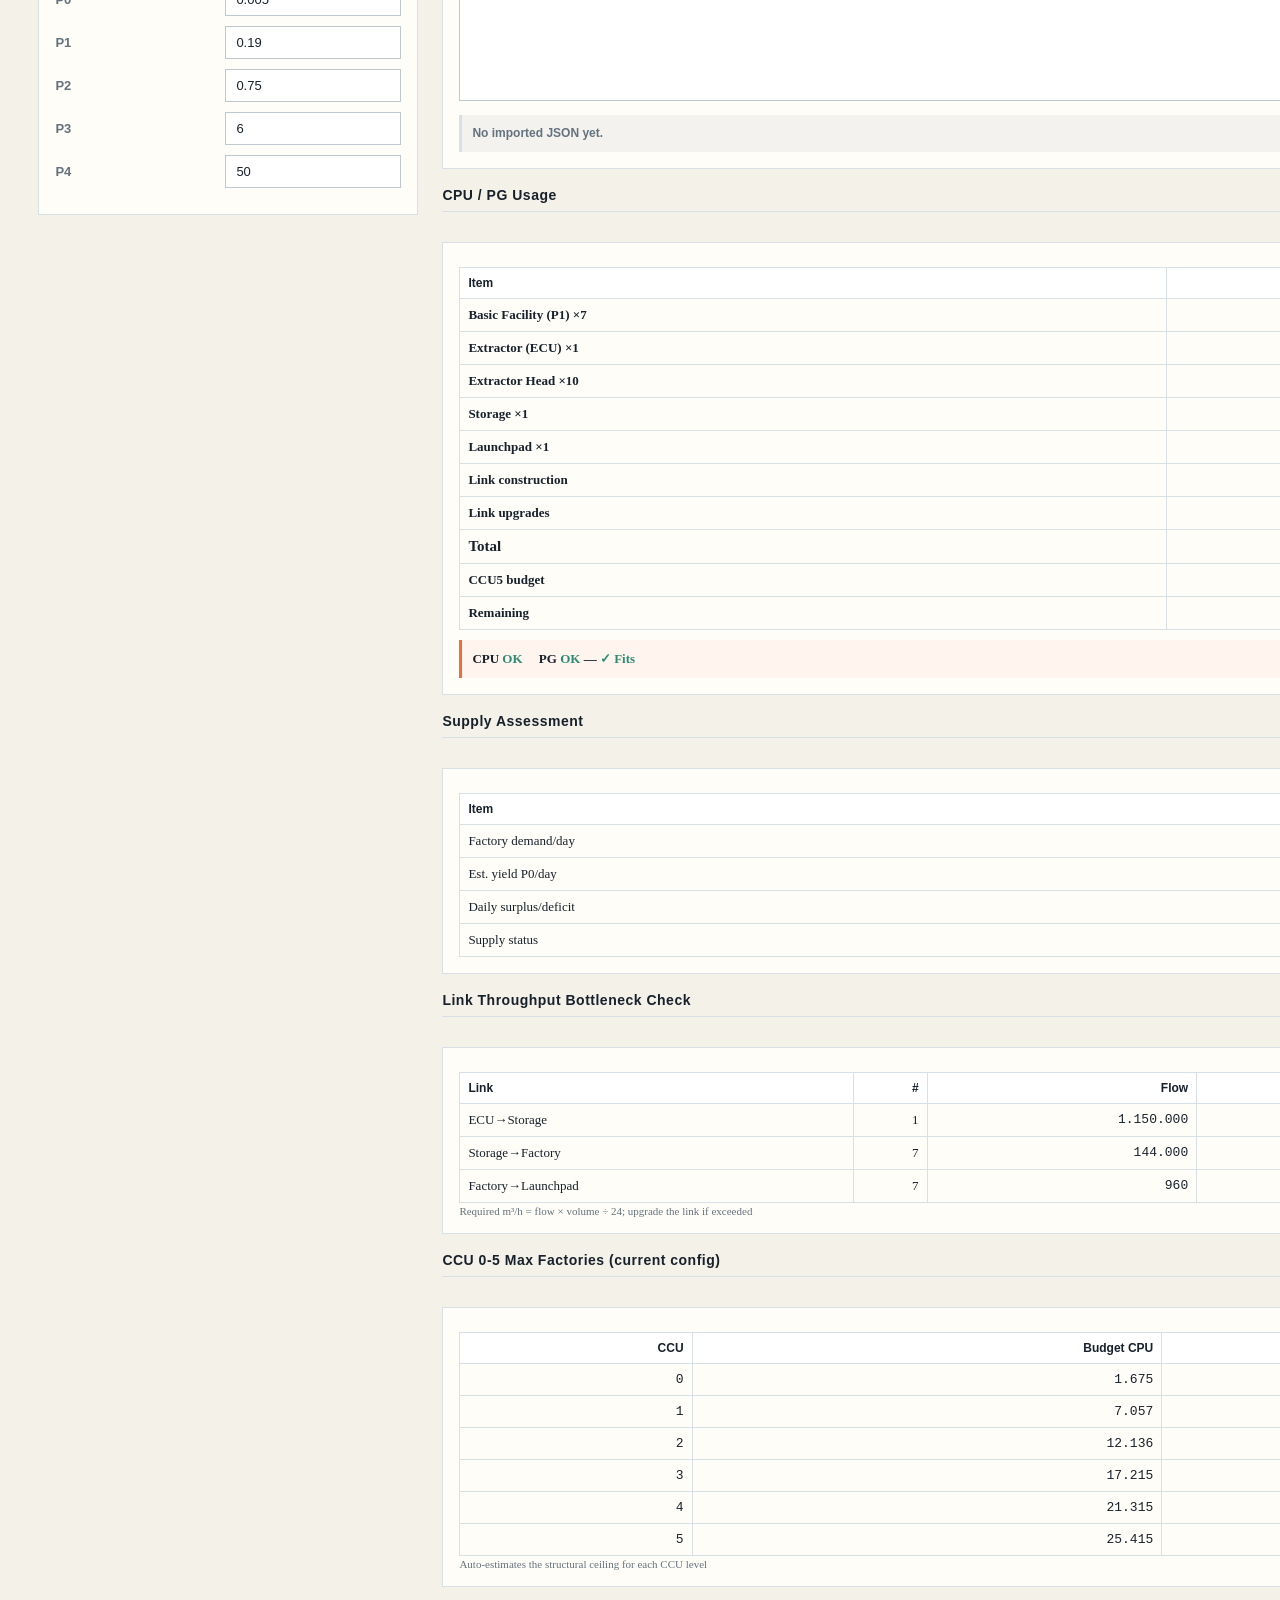
==== commit 7bb758d7: "feat(calculator): interactive template graph and chain optimization" ====
--- a/frontend/calculator.html
+++ b/frontend/calculator.html
@@ -124,6 +124,11 @@
             <select id="layoutSub"></select>
             <div class="hint" id="layoutHint">Full Star: each factory links to storage+launchpad</div>
           </div>
+          <div class="row" id="chainDepthRow" style="display:none;">
+            <label>Chain Max Depth</label>
+            <input type="number" id="chainDepth" value="6" min="1" max="40" step="1">
+            <div class="hint">Numero massimo di fabbriche per catena lineare; oltre questo valore crea una nuova catena parallela.</div>
+          </div>
           <div class="row">
             <label>Link Segment Factor</label>
             <input type="number" id="seg" value="1.5" min="0.5" step="0.1">
@@ -186,6 +191,14 @@
             <summary>Template JSON Preview</summary>
             <pre id="resExport"></pre>
           </details>
+        </div>
+
+        <h2>Template Connection Schema</h2>
+        <div class="panel">
+          <div id="resTemplateSchema" class="template-schema-wrap">
+            <svg id="templateGraph" viewBox="0 0 980 560" role="img" aria-label="Schema connessioni del template"></svg>
+          </div>
+          <div id="resTemplateLegend" class="template-legend"></div>
         </div>
 
         <h2>Import &amp; Validate Template</h2>
--- a/frontend/css/calculator.css
+++ b/frontend/css/calculator.css
@@ -312,6 +312,111 @@
   border-left-color: #bd5b45;
   color: #bd5b45;
   background: rgba(189, 91, 69, 0.1);
+}
+
+.template-view-grid {
+  display: grid;
+  gap: 12px;
+  grid-template-columns: repeat(auto-fit, minmax(260px, 1fr));
+}
+
+.template-view-chip {
+  display: inline-block;
+  margin: 0 6px 6px 0;
+  padding: 4px 8px;
+  border: 1px solid var(--line);
+  background: var(--control);
+  font: 700 11px 'Trebuchet MS', sans-serif;
+  letter-spacing: 0.4px;
+}
+
+.template-view-note {
+  margin-top: 8px;
+  padding: 8px;
+  border-left: 3px solid #c38a2d;
+  background: rgba(195, 138, 45, 0.1);
+  color: #c38a2d;
+  font: 700 12px/1.4 'Trebuchet MS', sans-serif;
+}
+
+.template-view-note.ok {
+  border-left-color: #2d8a75;
+  background: rgba(45, 138, 117, 0.1);
+  color: #2d8a75;
+}
+
+.template-schema-wrap {
+  overflow: auto;
+  border: 1px solid var(--line);
+  background: var(--paper);
+}
+
+#templateGraph {
+  display: block;
+  width: 100%;
+  min-height: 400px;
+}
+
+#templateGraph .tpl-edge {
+  stroke: #8a99a2;
+  stroke-width: 2;
+  opacity: 0.85;
+  transition: opacity 0.15s, stroke 0.15s, stroke-width 0.15s;
+}
+
+#templateGraph .tpl-edge.is-dim {
+  opacity: 0.2;
+}
+
+#templateGraph .tpl-edge.is-active {
+  stroke: var(--accent);
+  stroke-width: 3;
+  opacity: 1;
+}
+
+#templateGraph .tpl-node {
+  cursor: pointer;
+}
+
+#templateGraph .tpl-node circle {
+  transition: stroke-width 0.15s, opacity 0.15s;
+}
+
+#templateGraph .tpl-node text {
+  transition: opacity 0.15s;
+}
+
+#templateGraph .tpl-node.is-dim {
+  opacity: 0.35;
+}
+
+#templateGraph .tpl-node.is-active circle {
+  stroke-width: 2;
+}
+
+.template-legend {
+  display: flex;
+  flex-wrap: wrap;
+  gap: 6px;
+  margin-top: 10px;
+}
+
+.template-legend-item {
+  display: inline-flex;
+  align-items: center;
+  gap: 6px;
+  padding: 3px 8px;
+  border: 1px solid var(--line);
+  background: var(--control);
+  font: 700 11px 'Trebuchet MS', sans-serif;
+}
+
+.template-legend-dot {
+  width: 10px;
+  height: 10px;
+  border: 1px solid rgba(23, 33, 43, 0.3);
+  border-radius: 2px;
+  flex: 0 0 auto;
 }
 
 /* Status div */
